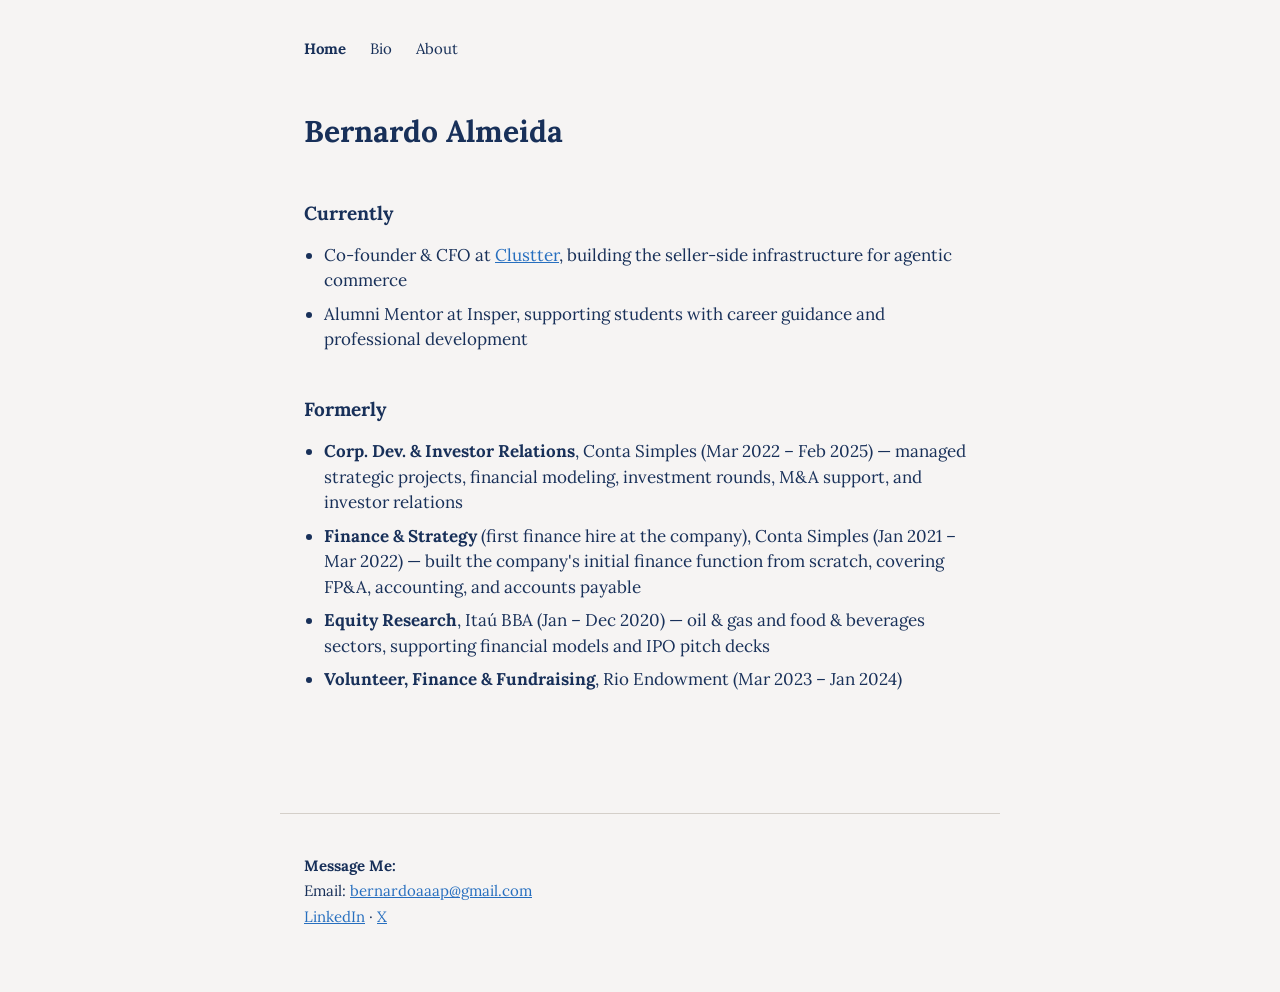
==== index.html @ 8b9ccba2 "v2: design update — Lora serif, navy/off-white palette, three-column bio, side-by-side about Co-Auth" ====
<!DOCTYPE html>
<html lang="en">
<head>
<meta charset="UTF-8">
<meta name="viewport" content="width=device-width, initial-scale=1">
<title>Bernardo Almeida</title>
<link rel="preconnect" href="https://fonts.googleapis.com">
<link rel="preconnect" href="https://fonts.gstatic.com" crossorigin>
<link href="https://fonts.googleapis.com/css2?family=Lora:ital,wght@0,400;0,600;0,700;1,400&display=swap" rel="stylesheet">
<link rel="stylesheet" href="style.css">
</head>
<body>
<nav>
  <ul>
    <li><a href="index.html" class="current">Home</a></li>
    <li><a href="bio.html">Bio</a></li>
    <li><a href="about.html">About</a></li>
  </ul>
</nav>
<main>
  <h1>Bernardo Almeida</h1>

  <h2>Currently</h2>
  <ul>
    <li>Co-founder &amp; CFO at <a href="#">Clustter</a>, building the seller-side infrastructure for agentic commerce</li>
    <li>Alumni Mentor at Insper, supporting students with career guidance and professional development</li>
  </ul>

  <h2>Formerly</h2>
  <ul>
    <li><strong>Corp. Dev. &amp; Investor Relations</strong>, Conta Simples (Mar 2022 – Feb 2025) — managed strategic projects, financial modeling, investment rounds, M&amp;A support, and investor relations</li>
    <li><strong>Finance &amp; Strategy</strong> (first finance hire at the company), Conta Simples (Jan 2021 – Mar 2022) — built the company's initial finance function from scratch, covering FP&amp;A, accounting, and accounts payable</li>
    <li><strong>Equity Research</strong>, Itaú BBA (Jan – Dec 2020) — oil &amp; gas and food &amp; beverages sectors, supporting financial models and IPO pitch decks</li>
    <li><strong>Volunteer, Finance &amp; Fundraising</strong>, Rio Endowment (Mar 2023 – Jan 2024)</li>
  </ul>
</main>
<footer>
  <p><strong>Message Me:</strong><br>
  Email: <a href="mailto:bernardoaaap@gmail.com">bernardoaaap@gmail.com</a><br>
  <a href="https://www.linkedin.com/in/bernardo-almeida-952a02128/" target="_blank" rel="noopener">LinkedIn</a> ·
  <a href="https://x.com/Bernardoaaap" target="_blank" rel="noopener">X</a></p>
</footer>
</body>
</html>
---- style.css ----
/* Bernardo Almeida — personal site (v2)
   Minimalist, text-first style inspired by jackgw.com */

@import url('https://fonts.googleapis.com/css2?family=Lora:ital,wght@0,400;0,600;0,700;1,400&display=swap');

:root {
  --bg: #F6F4F3;
  --text: #183059;
  --link: #276FBF;
  --link-hover: #1d5499;
  --border: #d4cfc9;
  --max-width: 720px;
}

* {
  box-sizing: border-box;
}

body {
  background: var(--bg);
  color: var(--text);
  font-family: 'Lora', Georgia, serif;
  font-size: 17px;
  line-height: 1.7;
  margin: 0;
  padding: 0;
  -webkit-font-smoothing: antialiased;
}

/* Nav */
nav {
  max-width: var(--max-width);
  margin: 0 auto;
  padding: 36px 24px 0;
}
nav ul {
  list-style: none;
  display: flex;
  gap: 24px;
  margin: 0 0 36px;
  padding: 0;
}
nav a {
  color: var(--text);
  text-decoration: none;
  font-size: 15px;
}
nav a:hover { text-decoration: underline; }
nav a.current {
  font-weight: 700;
  pointer-events: none;
}

/* Main content */
main {
  max-width: var(--max-width);
  margin: 0 auto;
  padding: 0 24px 64px;
}

/* Headings */
h1 {
  font-size: 30px;
  font-weight: 700;
  margin: 0 0 28px;
}
h2 {
  font-size: 19px;
  font-weight: 700;
  margin: 40px 0 14px;
}

/* Links */
a {
  color: var(--link);
  text-decoration: underline;
}
a:hover { color: var(--link-hover); }

/* Lists */
ul {
  padding-left: 20px;
  margin: 0 0 8px;
}
li {
  margin-bottom: 8px;
  line-height: 1.5;
}

/* Bio: three-column layout */
.bio-columns {
  display: flex;
  gap: 40px;
  align-items: flex-start;
}
.bio-col {
  flex: 1;
  min-width: 0;
}
.bio-col h2 {
  margin-top: 0;
}

/* About: photo left, text right */
.about-layout {
  display: flex;
  gap: 36px;
  align-items: flex-start;
  margin-top: 8px;
}
.profile-photo {
  width: 260px;
  flex-shrink: 0;
  border-radius: 6px;
  height: auto;
}
.about-text {
  text-align: justify;
  margin: 0;
  flex: 1;
}

/* Footer */
footer {
  max-width: var(--max-width);
  margin: 48px auto 0;
  padding: 24px 24px 48px;
  border-top: 1px solid var(--border);
  font-size: 15px;
  color: var(--text);
}

/* Responsive */
@media (max-width: 768px) {
  .bio-columns {
    flex-direction: column;
    gap: 0;
  }
  .bio-col h2 {
    margin-top: 32px;
  }
  .about-layout {
    flex-direction: column;
  }
  .profile-photo {
    width: 100%;
    max-width: 280px;
  }
}
@media (max-width: 480px) {
  body { font-size: 16px; }
  h1 { font-size: 26px; }
}
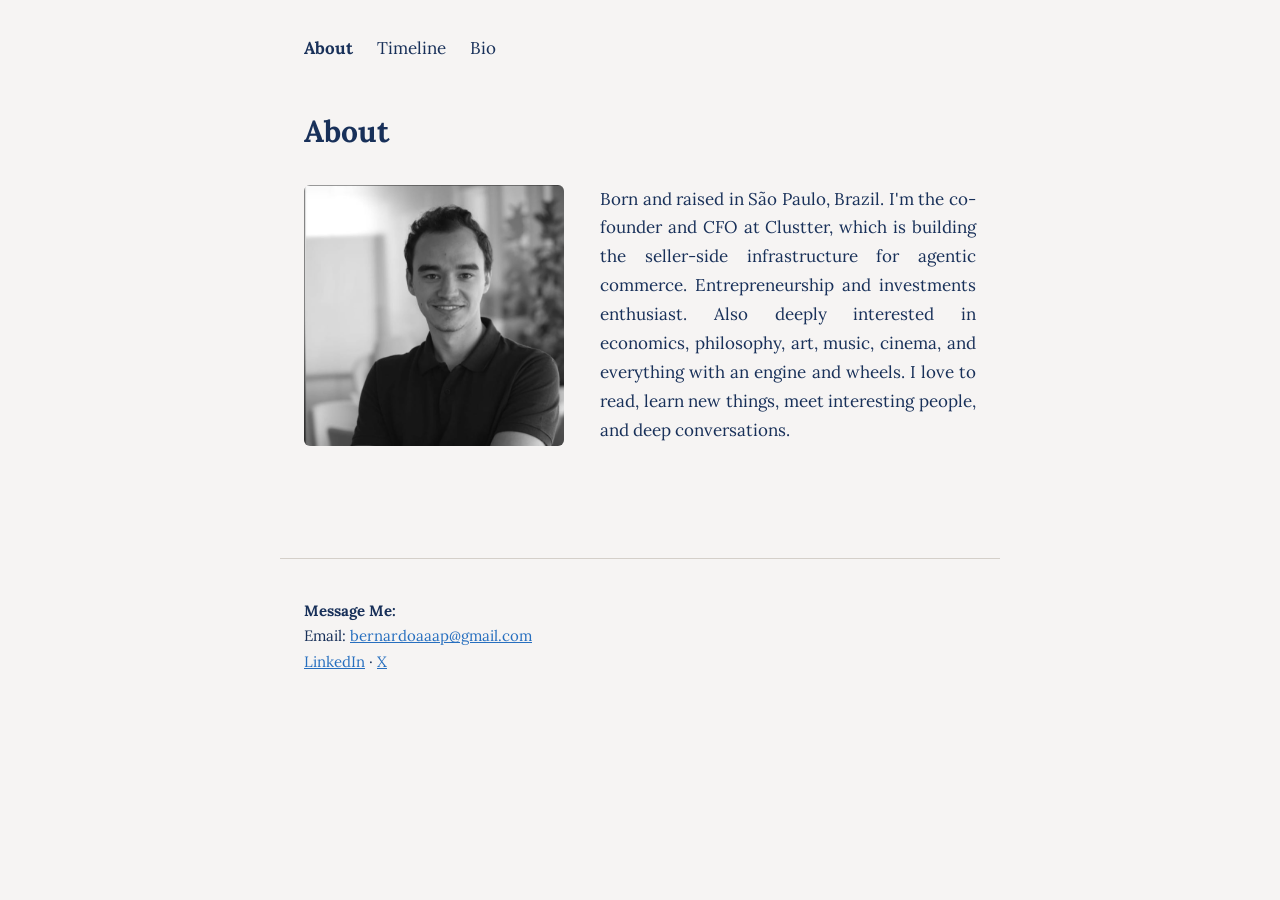
==== commit b232d209: "Final build" ====
--- a/index.html
+++ b/index.html
@@ -3,7 +3,7 @@
 <head>
 <meta charset="UTF-8">
 <meta name="viewport" content="width=device-width, initial-scale=1">
-<title>Bernardo Almeida</title>
+<title>About — Bernardo Almeida</title>
 <link rel="preconnect" href="https://fonts.googleapis.com">
 <link rel="preconnect" href="https://fonts.gstatic.com" crossorigin>
 <link href="https://fonts.googleapis.com/css2?family=Lora:ital,wght@0,400;0,600;0,700;1,400&display=swap" rel="stylesheet">
@@ -12,27 +12,18 @@
 <body>
 <nav>
   <ul>
-    <li><a href="index.html" class="current">Home</a></li>
+    <li><a href="index.html" class="current">About</a></li>
+    <li><a href="timeline.html">Timeline</a></li>
     <li><a href="bio.html">Bio</a></li>
-    <li><a href="about.html">About</a></li>
   </ul>
 </nav>
 <main>
-  <h1>Bernardo Almeida</h1>
+  <h1>About</h1>
 
-  <h2>Currently</h2>
-  <ul>
-    <li>Co-founder &amp; CFO at <a href="#">Clustter</a>, building the seller-side infrastructure for agentic commerce</li>
-    <li>Alumni Mentor at Insper, supporting students with career guidance and professional development</li>
-  </ul>
-
-  <h2>Formerly</h2>
-  <ul>
-    <li><strong>Corp. Dev. &amp; Investor Relations</strong>, Conta Simples (Mar 2022 – Feb 2025) — managed strategic projects, financial modeling, investment rounds, M&amp;A support, and investor relations</li>
-    <li><strong>Finance &amp; Strategy</strong> (first finance hire at the company), Conta Simples (Jan 2021 – Mar 2022) — built the company's initial finance function from scratch, covering FP&amp;A, accounting, and accounts payable</li>
-    <li><strong>Equity Research</strong>, Itaú BBA (Jan – Dec 2020) — oil &amp; gas and food &amp; beverages sectors, supporting financial models and IPO pitch decks</li>
-    <li><strong>Volunteer, Finance &amp; Fundraising</strong>, Rio Endowment (Mar 2023 – Jan 2024)</li>
-  </ul>
+  <div class="about-layout">
+    <img src="images/profile.jpg" alt="Bernardo Almeida" class="profile-photo">
+    <p class="about-text">Born and raised in São Paulo, Brazil. I'm the co-founder and CFO at Clustter, which is building the seller-side infrastructure for agentic commerce. Entrepreneurship and investments enthusiast. Also deeply interested in economics, philosophy, art, music, cinema, and everything with an engine and wheels. I love to read, learn new things, meet interesting people, and deep conversations.</p>
+  </div>
 </main>
 <footer>
   <p><strong>Message Me:</strong><br>
--- a/style.css
+++ b/style.css
@@ -43,7 +43,7 @@
 nav a {
   color: var(--text);
   text-decoration: none;
-  font-size: 15px;
+  font-size: 17px;
 }
 nav a:hover { text-decoration: underline; }
 nav a.current {
@@ -87,18 +87,59 @@
   line-height: 1.5;
 }
 
-/* Bio: three-column layout */
+/* Bio page */
 .bio-columns {
   display: flex;
-  gap: 40px;
   align-items: flex-start;
-}
+  gap: 0;
+}
+
 .bio-col {
   flex: 1;
   min-width: 0;
-}
+  padding: 0 40px;
+}
+
+.bio-col:first-child {
+  padding-left: 0;
+}
+
+.bio-col:last-child {
+  padding-right: 0;
+}
+
+/* Vertical dividers between columns */
+.bio-col + .bio-col {
+  border-left: 1px solid #d4cfc9;
+}
+
 .bio-col h2 {
-  margin-top: 0;
+  font-size: 18px;
+  font-weight: 700;
+  margin: 0 0 20px;
+  color: #183059;
+}
+
+/* Bio list: no bullets, clean spacing */
+ul.bio-list {
+  list-style: none;
+  padding: 0;
+  margin: 0;
+}
+
+ul.bio-list li {
+  margin-bottom: 14px;
+  line-height: 1.4;
+}
+
+ul.bio-list li a {
+  font-size: 14px;
+  color: #276FBF;
+  text-decoration: none;
+}
+
+ul.bio-list li a:hover {
+  text-decoration: underline;
 }
 
 /* About: photo left, text right */
@@ -134,11 +175,22 @@
 @media (max-width: 768px) {
   .bio-columns {
     flex-direction: column;
-    gap: 0;
-  }
-  .bio-col h2 {
-    margin-top: 32px;
-  }
+  }
+
+  .bio-col {
+    padding: 0;
+    border-left: none !important;
+    border-top: 1px solid #d4cfc9;
+    padding-top: 28px;
+    margin-top: 28px;
+  }
+
+  .bio-col:first-child {
+    border-top: none;
+    padding-top: 0;
+    margin-top: 0;
+  }
+
   .about-layout {
     flex-direction: column;
   }
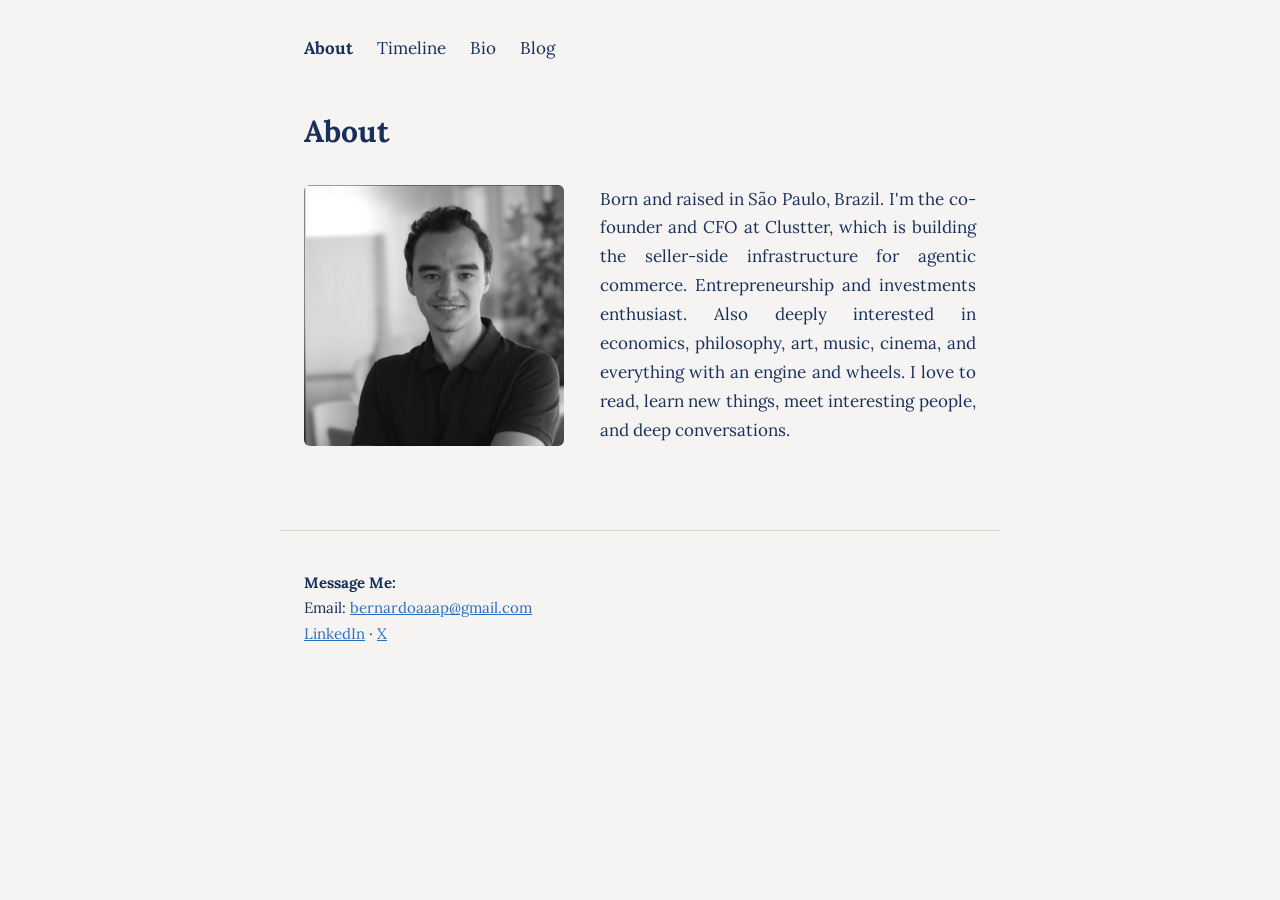
==== commit 66812136: "fix blog nav on all pages" ====
--- a/index.html
+++ b/index.html
@@ -15,6 +15,7 @@
     <li><a href="index.html" class="current">About</a></li>
     <li><a href="timeline.html">Timeline</a></li>
     <li><a href="bio.html">Bio</a></li>
+    <li><a href="blog.html">Blog</a></li>
   </ul>
 </nav>
 <main>
--- a/style.css
+++ b/style.css
@@ -164,7 +164,7 @@
 /* Footer */
 footer {
   max-width: var(--max-width);
-  margin: 48px auto 0;
+  margin: 20px auto 0;
   padding: 24px 24px 48px;
   border-top: 1px solid var(--border);
   font-size: 15px;
@@ -203,3 +203,7 @@
   body { font-size: 16px; }
   h1 { font-size: 26px; }
 }
+.blog-soon {
+  font-size: 22px;
+  margin-top: 48px;
+}
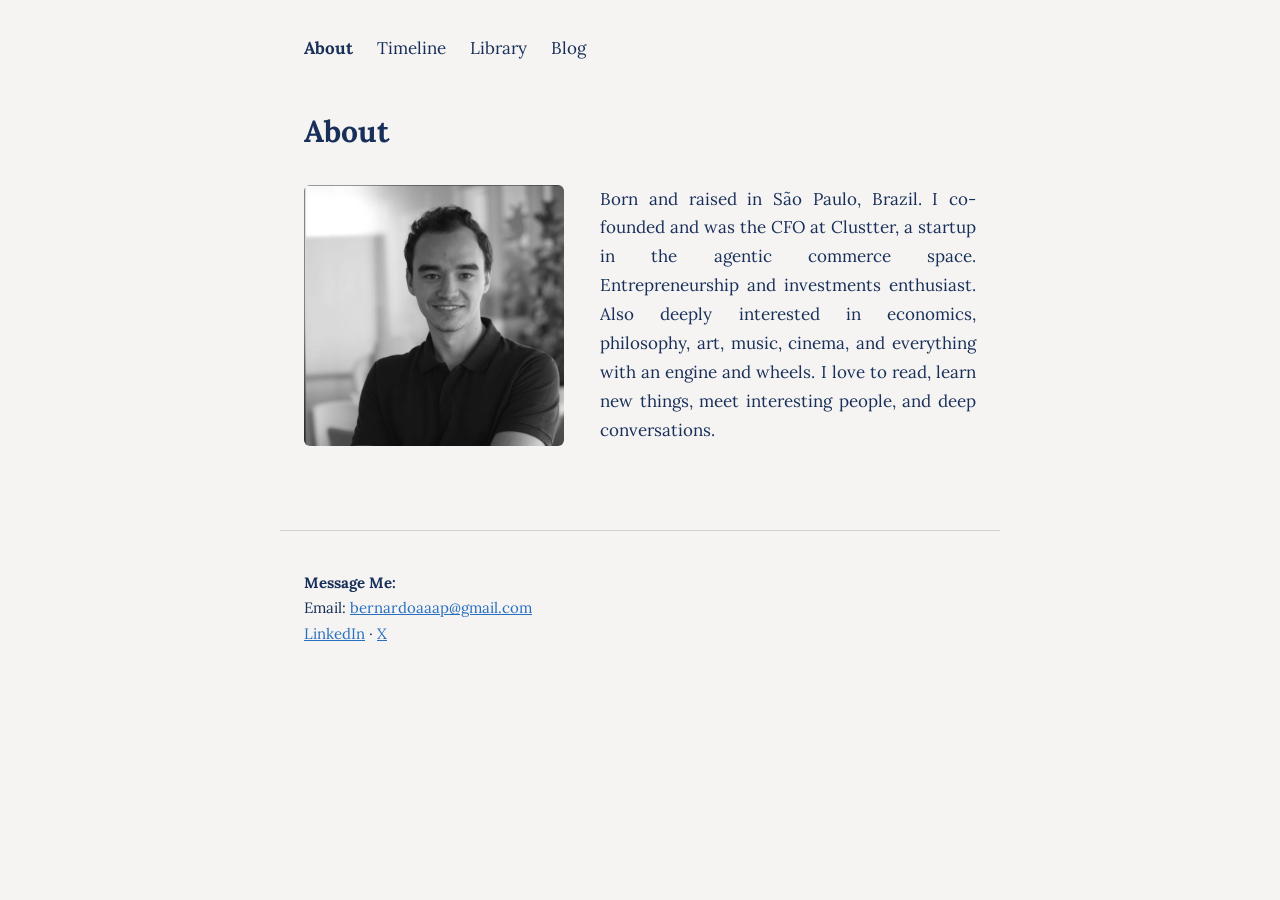
==== commit ef9ad44f: "update timeline, about text, rename bio to library Co-Authored-By: Claude Sonnet 5 <noreply@anthropi" ====
--- a/index.html
+++ b/index.html
@@ -14,7 +14,7 @@
   <ul>
     <li><a href="index.html" class="current">About</a></li>
     <li><a href="timeline.html">Timeline</a></li>
-    <li><a href="bio.html">Bio</a></li>
+    <li><a href="bio.html">Library</a></li>
     <li><a href="blog.html">Blog</a></li>
   </ul>
 </nav>
@@ -23,7 +23,7 @@
 
   <div class="about-layout">
     <img src="images/profile.jpg" alt="Bernardo Almeida" class="profile-photo">
-    <p class="about-text">Born and raised in São Paulo, Brazil. I'm the co-founder and CFO at Clustter, which is building the seller-side infrastructure for agentic commerce. Entrepreneurship and investments enthusiast. Also deeply interested in economics, philosophy, art, music, cinema, and everything with an engine and wheels. I love to read, learn new things, meet interesting people, and deep conversations.</p>
+    <p class="about-text">Born and raised in São Paulo, Brazil. I co-founded and was the CFO at Clustter, a startup in the agentic commerce space. Entrepreneurship and investments enthusiast. Also deeply interested in economics, philosophy, art, music, cinema, and everything with an engine and wheels. I love to read, learn new things, meet interesting people, and deep conversations.</p>
   </div>
 </main>
 <footer>
